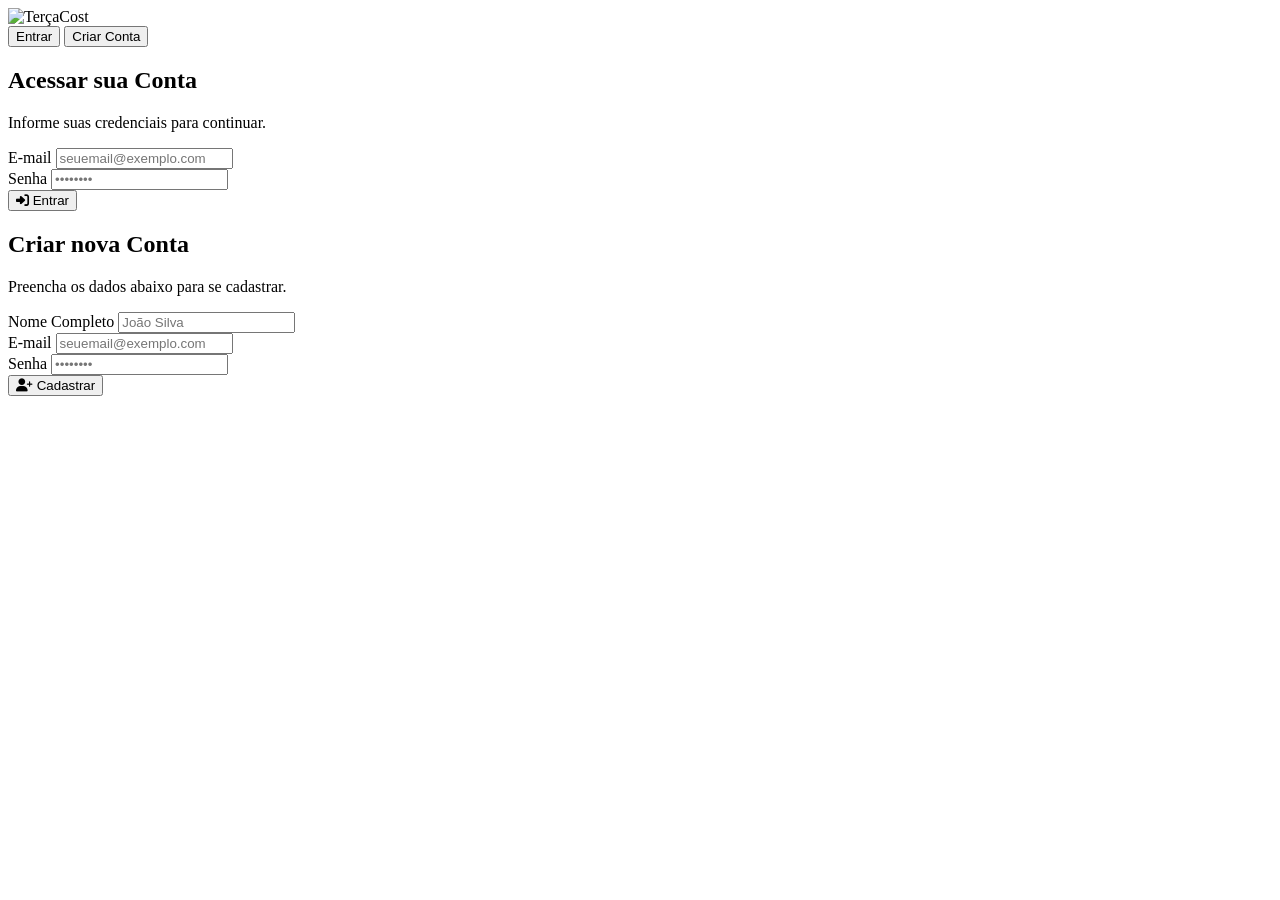
==== login.html @ 2ba01f6e "Add files via upload" ====
<!DOCTYPE html>
<html lang="pt-BR">
<head>
    <meta charset="UTF-8">
    <meta name="viewport" content="width=device-width, initial-scale=1.0">
    <title>Autenticação | TerçaCost</title>
    <link rel="stylesheet" href="/css/login.css">
    <link rel="stylesheet" href="https://cdnjs.cloudflare.com/ajax/libs/font-awesome/6.7.2/css/all.min.css">
</head>
<body>

    <!-- Header matching existing pages -->
    <header>
        <div class="logo">
            <img src="img/logo.png" alt="TerçaCost">
        </div>
    </header>

    <main class="auth-container">
        <div class="auth-card">
            
            <!-- Tab Switcher -->
            <div class="auth-tabs">
                <button id="tab-login" class="active" onclick="switchTab('login')">Entrar</button>
                <button id="tab-register" onclick="switchTab('register')">Criar Conta</button>
            </div>

            <!-- LOGIN FORM -->
            <form id="login-form" class="auth-form">
                <h2>Acessar sua Conta</h2>
                <p class="subtitle">Informe suas credenciais para continuar.</p>

                <div class="input-group">
                    <label for="login-email">E-mail</label>
                    <input type="email" id="login-email" placeholder="seuemail@exemplo.com" required>
                </div>

                <div class="input-group">
                    <label for="login-password">Senha</label>
                    <input type="password" id="login-password" placeholder="••••••••" required>
                </div>

                <button type="submit" class="btn-primary">
                    <i class="fa-solid fa-right-to-bracket"></i> Entrar
                </button>
            </form>

            <!-- REGISTER FORM -->
            <form id="register-form" class="auth-form hidden">
                <h2>Criar nova Conta</h2>
                <p class="subtitle">Preencha os dados abaixo para se cadastrar.</p>

                <div class="input-group">
                    <label for="reg-name">Nome Completo</label>
                    <input type="text" id="reg-name" placeholder="João Silva" required>
                </div>

                <div class="input-group">
                    <label for="reg-email">E-mail</label>
                    <input type="email" id="reg-email" placeholder="seuemail@exemplo.com" required>
                </div>

                <div class="input-group">
                    <label for="reg-password">Senha</label>
                    <input type="password" id="reg-password" placeholder="••••••••" required>
                </div>

                <button type="submit" class="btn-primary">
                    <i class="fa-solid fa-user-plus"></i> Cadastrar
                </button>
            </form>

            <p id="auth-message" class="auth-message"></p>

        </div>
    </main>

    <script src="/js/login.js"></script>
</body>
</html>
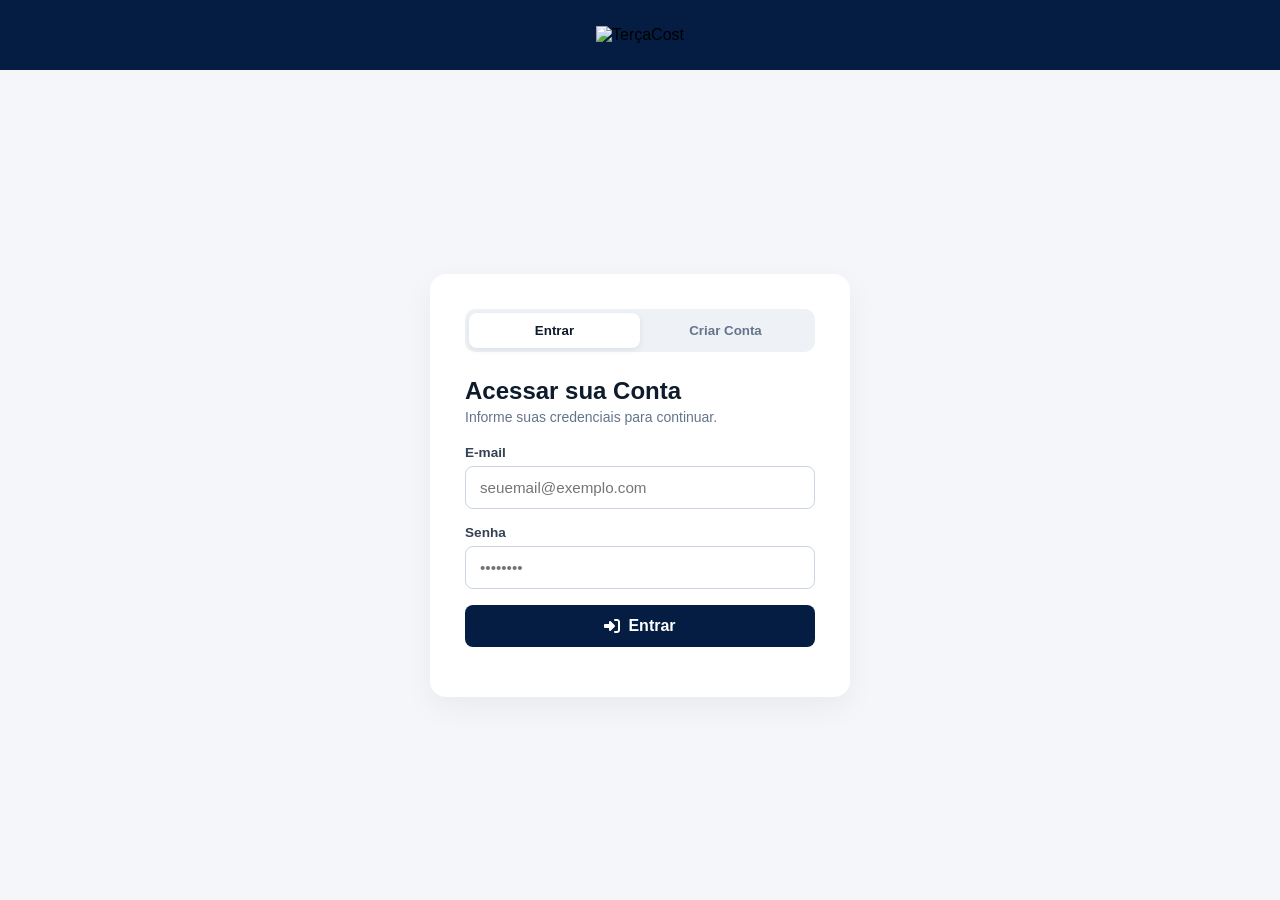
==== commit f2e9357f: "Fix HTML encoding issues in login.html" ====
--- a/login.html
+++ b/login.html
@@ -4,7 +4,7 @@
     <meta charset="UTF-8">
     <meta name="viewport" content="width=device-width, initial-scale=1.0">
     <title>Autenticação | TerçaCost</title>
-    <link rel="stylesheet" href="/css/login.css">
+    <link rel="stylesheet" href="css/login.css">
     <link rel="stylesheet" href="https://cdnjs.cloudflare.com/ajax/libs/font-awesome/6.7.2/css/all.min.css">
 </head>
 <body>
@@ -77,4 +77,4 @@
 
     <script src="/js/login.js"></script>
 </body>
-</html>+</html>
--- a/css/login.css
+++ b/css/login.css
@@ -0,0 +1,139 @@
+* {
+    margin: 0;
+    padding: 0;
+    box-sizing: border-box;
+    font-family: 'Segoe UI', Tahoma, Geneva, Verdana, sans-serif;
+}
+
+body {
+    background-color: #f4f6f9;
+    min-height: 100vh;
+    display: flex;
+    flex-direction: column;
+}
+
+header {
+    background-color: #051D42;
+    height: 70px;
+    display: flex;
+    align-items: center;
+    justify-content: center;
+    padding: 0 40px;
+}
+
+header .logo img {
+    height: 40px;
+}
+
+.auth-container {
+    flex: 1;
+    display: flex;
+    align-items: center;
+    justify-content: center;
+    padding: 20px;
+}
+
+.auth-card {
+    background: #ffffff;
+    width: 100%;
+    max-width: 420px;
+    padding: 35px;
+    border-radius: 16px;
+    box-shadow: 0 10px 30px rgba(0, 0, 0, 0.05);
+}
+
+.auth-tabs {
+    display: flex;
+    background: #eef2f6;
+    border-radius: 10px;
+    padding: 4px;
+    margin-bottom: 25px;
+}
+
+.auth-tabs button {
+    flex: 1;
+    padding: 10px;
+    border: none;
+    background: transparent;
+    font-weight: 600;
+    color: #64748b;
+    border-radius: 8px;
+    cursor: pointer;
+    transition: all 0.2s ease;
+}
+
+.auth-tabs button.active {
+    background: #ffffff;
+    color: #0d1b2a;
+    box-shadow: 0 2px 6px rgba(0, 0, 0, 0.08);
+}
+
+.auth-form h2 {
+    color: #0d1b2a;
+    font-size: 1.5rem;
+    margin-bottom: 4px;
+}
+
+.subtitle {
+    color: #64748b;
+    font-size: 0.875rem;
+    margin-bottom: 20px;
+}
+
+.input-group {
+    display: flex;
+    flex-direction: column;
+    margin-bottom: 16px;
+}
+
+.input-group label {
+    font-size: 0.85rem;
+    font-weight: 600;
+    color: #334155;
+    margin-bottom: 6px;
+}
+
+.input-group input {
+    padding: 12px 14px;
+    border: 1px solid #cbd5e1;
+    border-radius: 8px;
+    font-size: 0.95rem;
+    outline: none;
+    transition: border-color 0.2s;
+}
+
+.input-group input:focus {
+    border-color: #051D42;
+}
+
+.btn-primary {
+    width: 100%;
+    padding: 12px;
+    background-color: #051D42;
+    color: white;
+    border: none;
+    border-radius: 8px;
+    font-weight: 600;
+    font-size: 1rem;
+    cursor: pointer;
+    margin-top: 10px;
+    display: flex;
+    align-items: center;
+    justify-content: center;
+    gap: 8px;
+    transition: background 0.2s;
+}
+
+.btn-primary:hover {
+    background-color: #1e293b;
+}
+
+.hidden {
+    display: none;
+}
+
+.auth-message {
+    margin-top: 15px;
+    text-align: center;
+    font-size: 0.875rem;
+}
